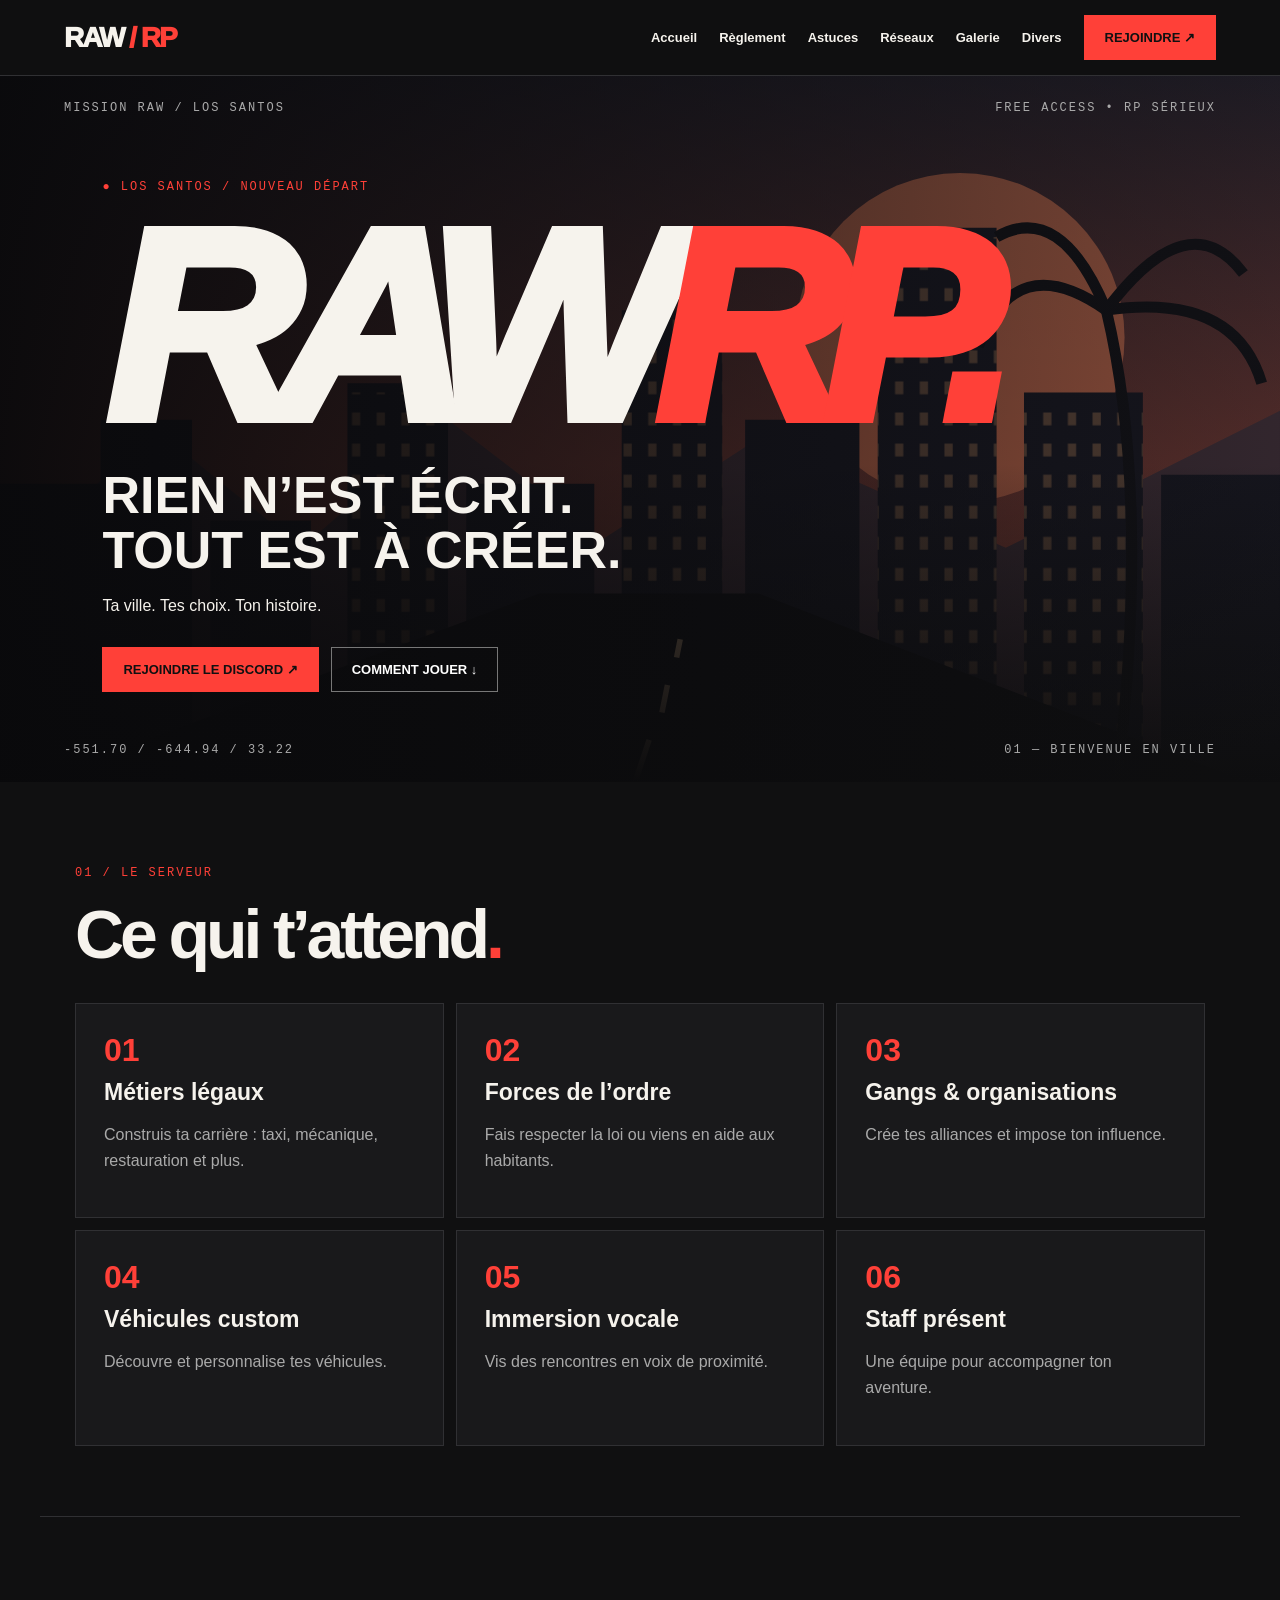
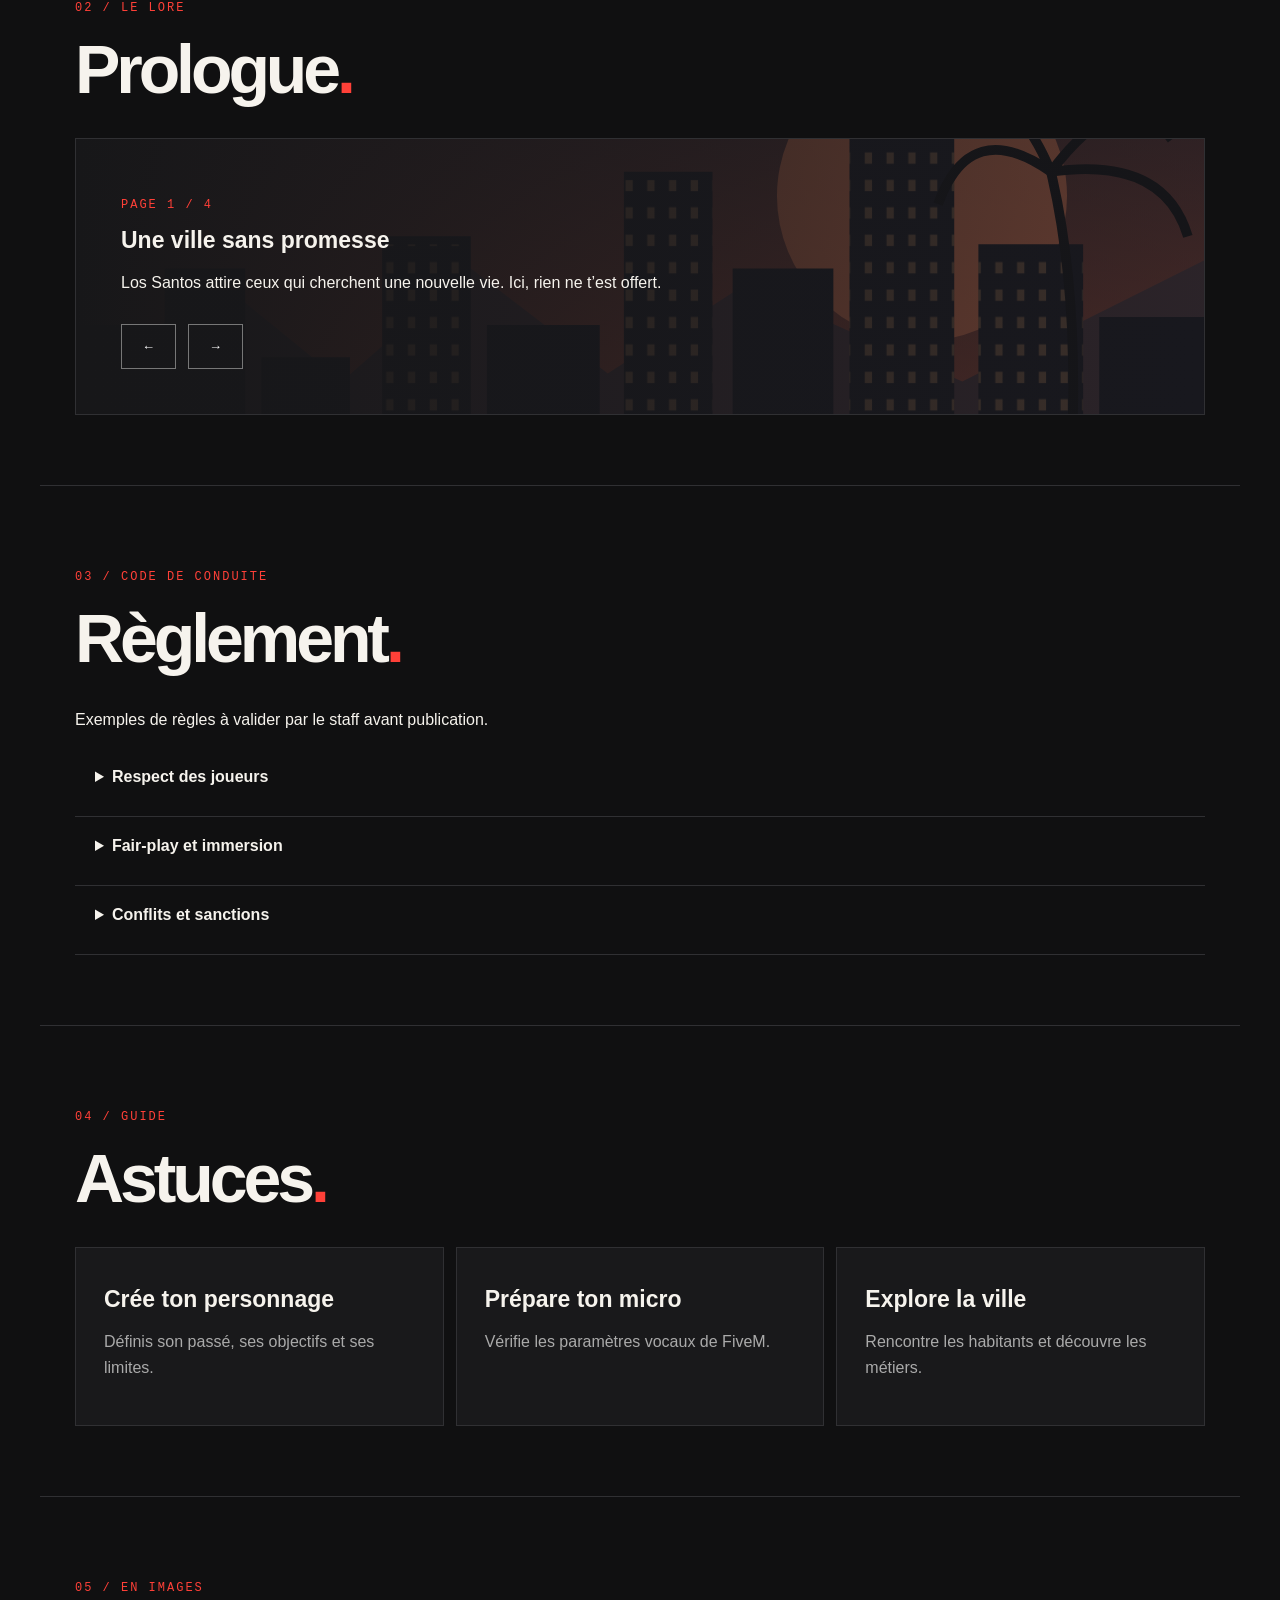
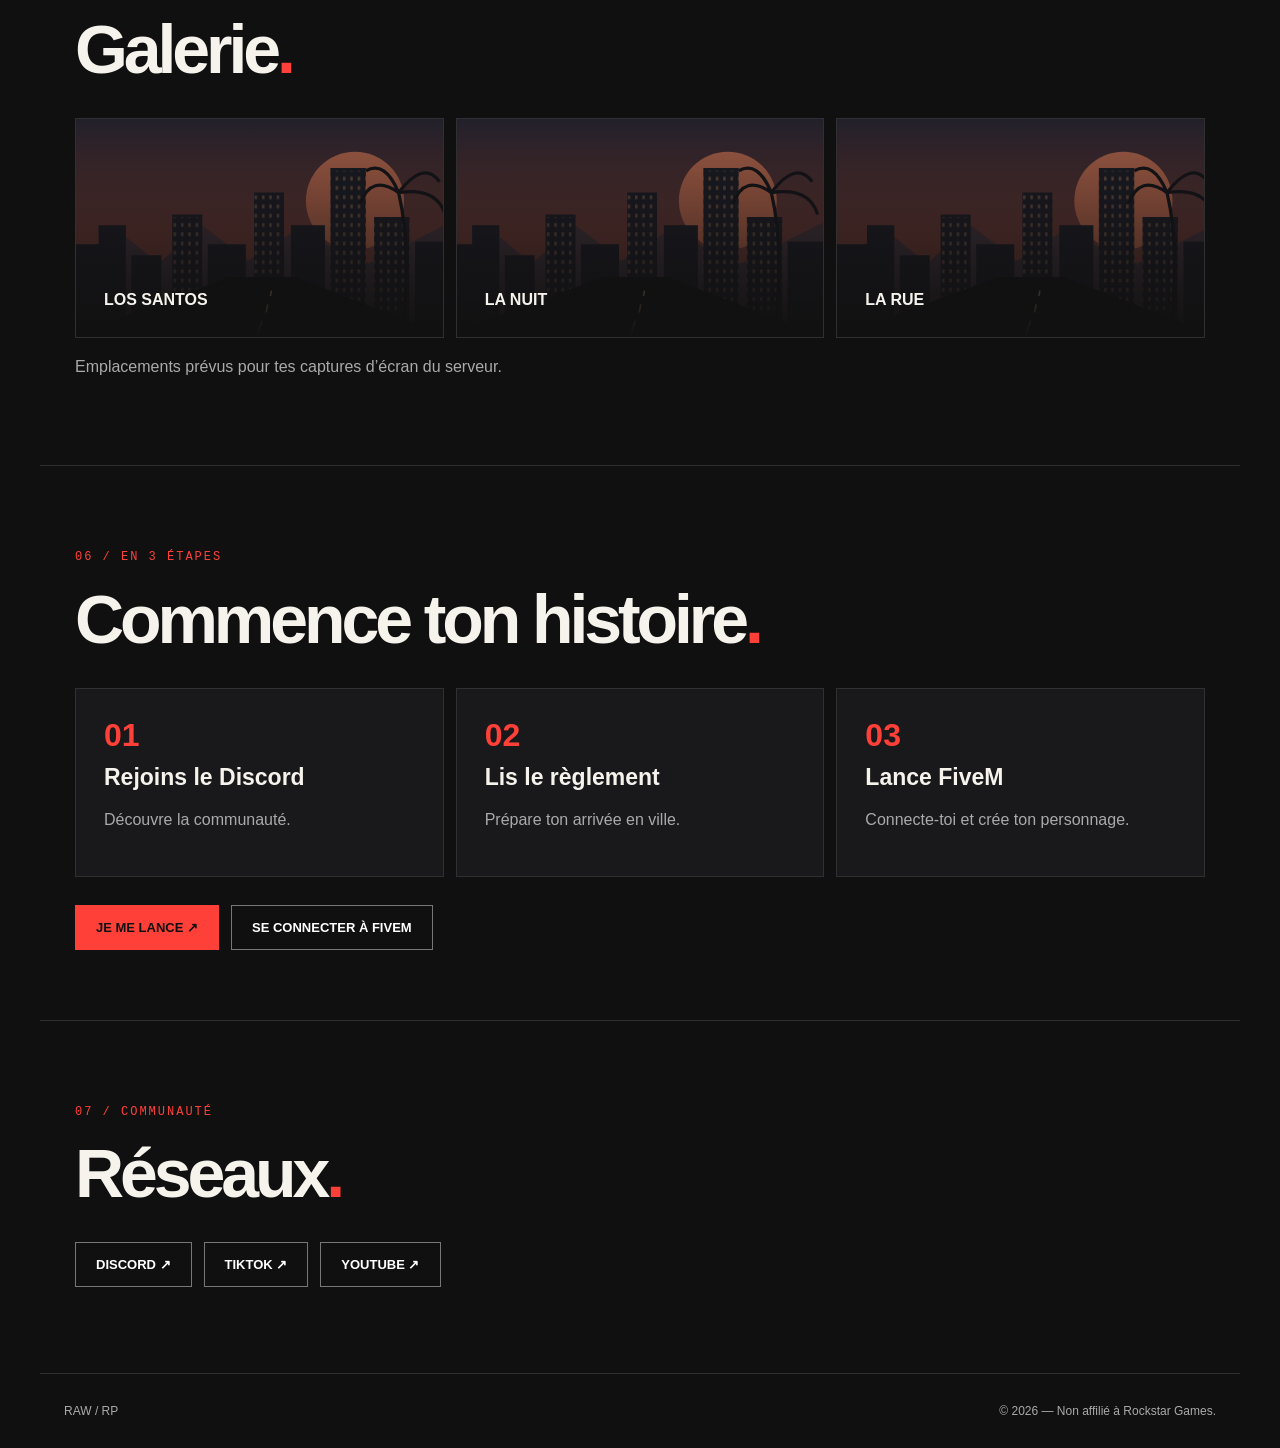
==== index.html @ 064fd118 "Add files via upload" ====
<!doctype html><html lang="fr"><head><meta charset="utf-8"><meta name="viewport" content="width=device-width,initial-scale=1"><title>RAW RP — Los Santos</title><link rel="stylesheet" href="style.css"></head><body><header><a class="brand" href="#accueil">RAW<span> / RP</span></a><button id="menu" aria-label="Menu">☰</button><nav id="nav"><a href="#accueil">Accueil</a><a href="#reglement">Règlement</a><a href="#astuces">Astuces</a><a href="#reseaux">Réseaux</a><a href="#galerie">Galerie</a><a href="#divers">Divers</a><a class="cta" href="#rejoindre">Rejoindre ↗</a></nav></header><main><section class="hero" id="accueil"><div class="hud">MISSION RAW / LOS SANTOS <span>FREE ACCESS • RP SÉRIEUX</span></div><div class="heroContent"><p class="eyebrow">● LOS SANTOS / NOUVEAU DÉPART</p><h1>RAW<span>RP.</span></h1><p class="tag">RIEN N’EST ÉCRIT.<br>TOUT EST À CRÉER.</p><p>Ta ville. Tes choix. Ton histoire.</p><div class="actions"><a class="cta discord" href="#reseaux">Rejoindre le Discord ↗</a><a class="outline" href="#rejoindre">Comment jouer ↓</a></div></div><div class="bottomhud">-551.70 / -644.94 / 33.22 <span>01 — BIENVENUE EN VILLE</span></div></section><section id="divers" class="wrap"><p class="eyebrow">01 / LE SERVEUR</p><h2>Ce qui t’attend<span>.</span></h2><div class="cards" id="features"></div></section><section class="wrap lore"><p class="eyebrow">02 / LE LORE</p><h2>Prologue<span>.</span></h2><div class="lorebox"><p class="eyebrow" id="page"></p><h3 id="loretitle"></h3><p id="loretext"></p><div class="actions"><button id="prev" class="outline">←</button><button id="next" class="outline">→</button></div></div></section><section id="reglement" class="wrap"><p class="eyebrow">03 / CODE DE CONDUITE</p><h2>Règlement<span>.</span></h2><p>Exemples de règles à valider par le staff avant publication.</p><details><summary>Respect des joueurs</summary>Respecte les autres joueurs. Aucun harcèlement ni discrimination.</details><details><summary>Fair-play et immersion</summary>Pas de metagaming, powergaming ou RDM. Reste dans ton personnage.</details><details><summary>Conflits et sanctions</summary>Contacte le staff en cas de litige et respecte ses décisions.</details></section><section id="astuces" class="wrap"><p class="eyebrow">04 / GUIDE</p><h2>Astuces<span>.</span></h2><div class="cards"><article><h3>Crée ton personnage</h3><p>Définis son passé, ses objectifs et ses limites.</p></article><article><h3>Prépare ton micro</h3><p>Vérifie les paramètres vocaux de FiveM.</p></article><article><h3>Explore la ville</h3><p>Rencontre les habitants et découvre les métiers.</p></article></div></section><section id="galerie" class="wrap"><p class="eyebrow">05 / EN IMAGES</p><h2>Galerie<span>.</span></h2><div class="cards gallery"><article>LOS SANTOS</article><article>LA NUIT</article><article>LA RUE</article></div><p class="muted">Emplacements prévus pour tes captures d’écran du serveur.</p></section><section id="rejoindre" class="wrap"><p class="eyebrow">06 / EN 3 ÉTAPES</p><h2>Commence ton histoire<span>.</span></h2><div class="cards"><article><b>01</b><h3>Rejoins le Discord</h3><p>Découvre la communauté.</p></article><article><b>02</b><h3>Lis le règlement</h3><p>Prépare ton arrivée en ville.</p></article><article><b>03</b><h3>Lance FiveM</h3><p>Connecte-toi et crée ton personnage.</p></article></div><div class="actions"><a class="cta discord" href="#reseaux">Je me lance ↗</a><button class="outline" id="connect">Se connecter à FiveM</button></div></section><section id="reseaux" class="wrap"><p class="eyebrow">07 / COMMUNAUTÉ</p><h2>Réseaux<span>.</span></h2><div class="actions"><a class="outline discord" href="#reseaux">Discord ↗</a><a class="outline social" data-key="tiktok" href="#reseaux">TikTok ↗</a><a class="outline social" data-key="youtube" href="#reseaux">YouTube ↗</a></div><p id="notice" role="status"></p></section></main><footer>RAW / RP <span>© 2026 — Non affilié à Rockstar Games.</span></footer><script src="config.js"></script><script src="script.js"></script></body></html>
---- style.css ----
:root{--red:#ff4038;--bg:#101011;--line:#303033}*{box-sizing:border-box}html{scroll-behavior:smooth;scroll-padding-top:90px}body{margin:0;background:var(--bg);color:#f6f3ed;font-family:Arial,Helvetica,sans-serif}a{color:inherit;text-decoration:none}header{position:sticky;top:0;z-index:5;background:#101011f5;border-bottom:1px solid var(--line);display:flex;align-items:center;justify-content:space-between;padding:15px 5%;gap:20px}.brand{font-size:28px;font-weight:1000;letter-spacing:-2px}.brand span,h2 span,h1 span,b{color:var(--red)}nav{display:flex;align-items:center;gap:22px;font-size:13px;font-weight:bold}nav a:hover{color:var(--red)}button{cursor:pointer;font:inherit}#menu{display:none}.cta,.outline{display:inline-block;padding:14px 20px;font-weight:800;font-size:13px;border:1px solid var(--red);background:var(--red);color:#101011;text-transform:uppercase}.outline{background:transparent;color:#fff;border-color:#777}.cta:hover,.outline:hover{background:#fff;color:#111}.hero{min-height:690px;position:relative;display:flex;align-items:center;padding:90px 8%;overflow:hidden;background:linear-gradient(90deg,#09090bf5 0%,#09090b80 65%,#09090b40),linear-gradient(0deg,#101011,transparent 45%),url('city.svg') center/cover}.heroContent{position:relative;z-index:1;animation:enter .7s ease}.eyebrow,.hud,.bottomhud{font-family:monospace;letter-spacing:2px;font-size:12px;color:var(--red)}.hud,.bottomhud{position:absolute;left:5%;right:5%;display:flex;justify-content:space-between;color:#aaa}.hud{top:25px}.bottomhud{bottom:25px}h1{font-size:clamp(100px,22vw,270px);line-height:.8;letter-spacing:-.10em;margin:25px 0;font-weight:1000;font-style:italic}h1 span{padding-right:.1em}.tag{font-size:clamp(25px,5vw,52px);font-weight:900;line-height:1.05;margin:30px 0 12px}.actions{display:flex;gap:12px;flex-wrap:wrap;margin-top:28px}.wrap{max-width:1200px;margin:auto;padding:70px 35px;border-bottom:1px solid var(--line)}h2{font-size:clamp(35px,6vw,68px);margin:12px 0 30px;letter-spacing:-.06em}h3{font-size:23px;margin:10px 0}p{line-height:1.6}.cards{display:grid;grid-template-columns:repeat(3,1fr);gap:12px}article{background:#19191b;border:1px solid var(--line);padding:28px;min-height:155px;transition:.2s}article:hover{border-color:var(--red);transform:translateY(-3px)}article p,.muted{color:#aaa}article b{font-size:32px}.lorebox{padding:45px;background:linear-gradient(90deg,#171719, #17171980),url('city.svg') center/cover;border:1px solid var(--line)}.lorebox p{max-width:650px}details{padding:20px;border-bottom:1px solid var(--line)}summary{cursor:pointer;font-weight:bold;margin-bottom:10px}.gallery article{min-height:220px;background:linear-gradient(0deg,#111,transparent),url('city.svg') center/cover;display:flex;align-items:end;font-weight:900}.gallery article:nth-child(2){background-position:right}.gallery article:nth-child(3){background-position:left}footer{padding:30px 5%;display:flex;justify-content:space-between;color:#aaa;font-size:12px}#notice{color:var(--red)}@keyframes enter{from{opacity:0;transform:translateY(20px)}to{opacity:1;transform:none}}@media(max-width:800px){#menu{display:block;background:none;color:white;border:1px solid #555;padding:8px 12px}nav{display:none;position:absolute;top:100%;left:0;right:0;background:#151515;padding:20px;flex-direction:column;align-items:stretch}nav.open{display:flex}.cards{grid-template-columns:1fr}.hero{min-height:620px;padding:80px 6%}.hud,.bottomhud{font-size:9px;gap:12px}.wrap{padding:45px 20px}footer{gap:20px}}@media(prefers-reduced-motion:reduce){*{animation:none!important;scroll-behavior:auto!important;transition:none!important}}
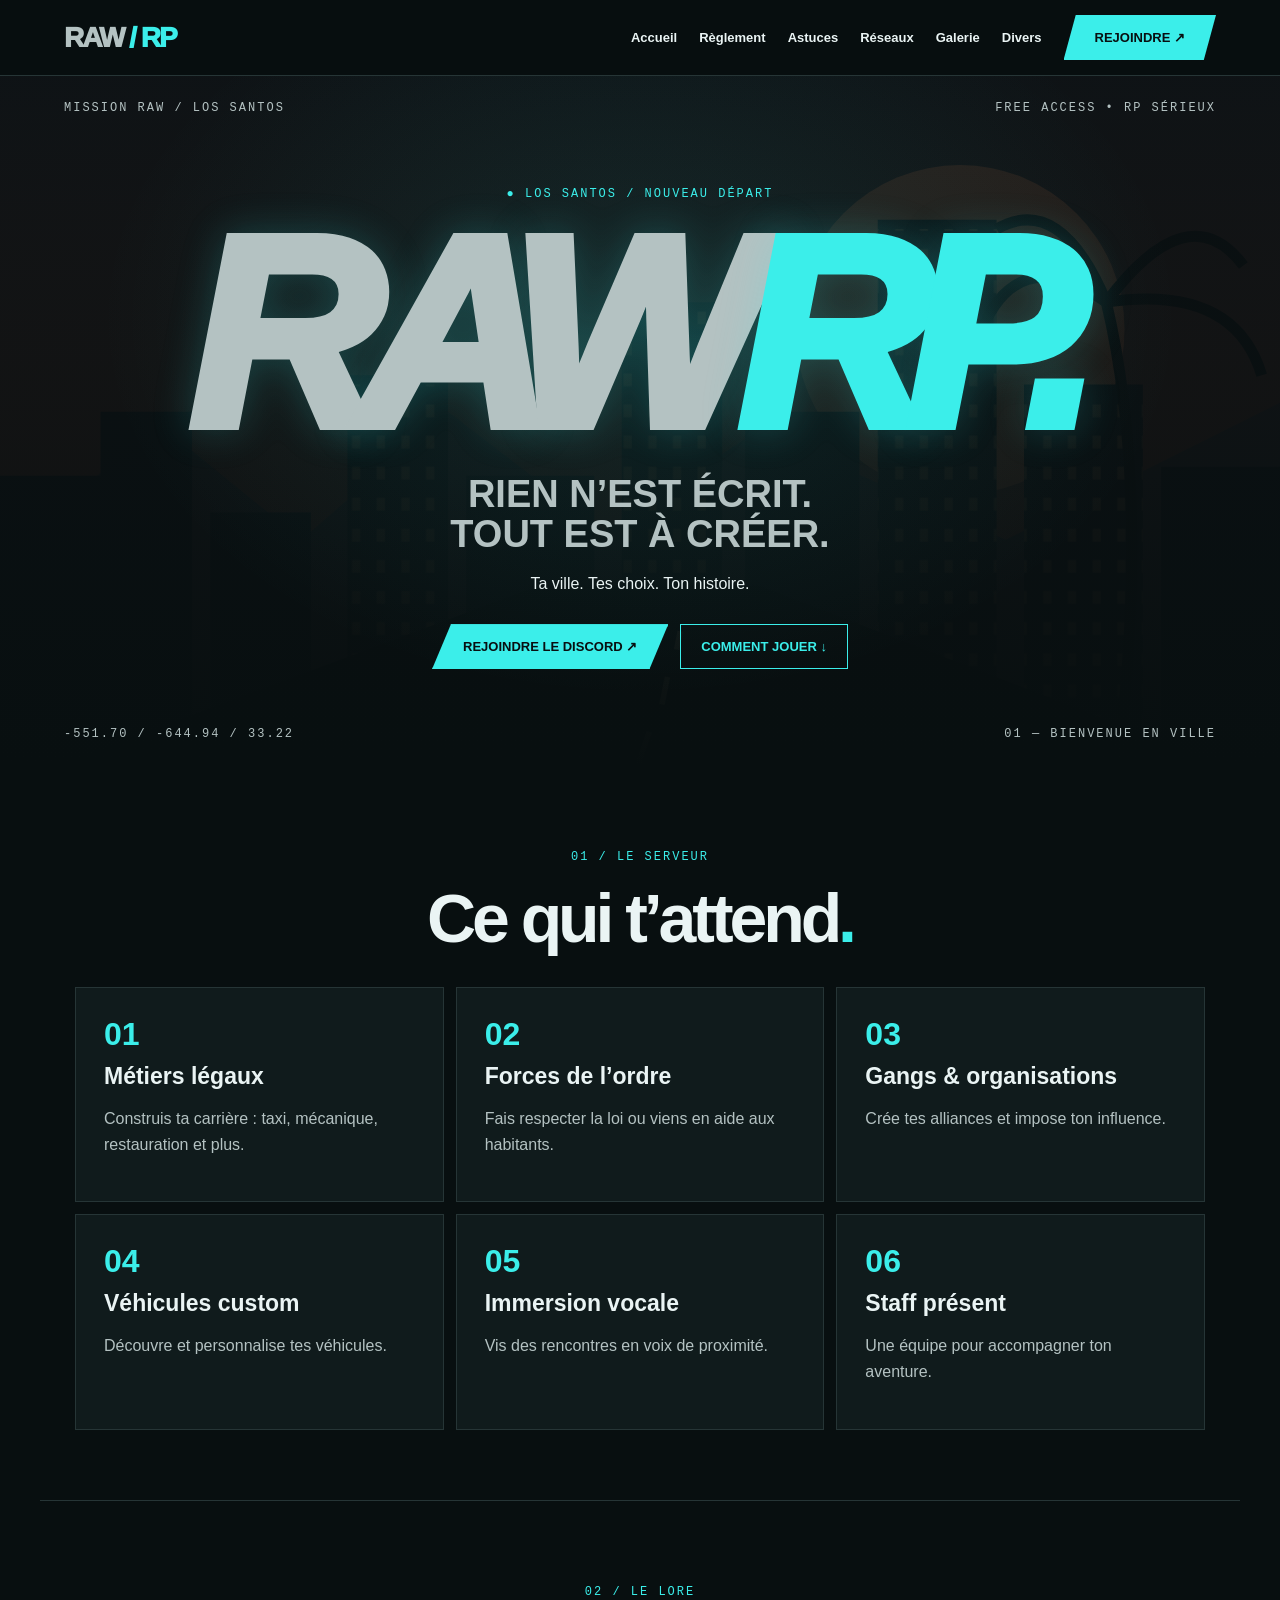
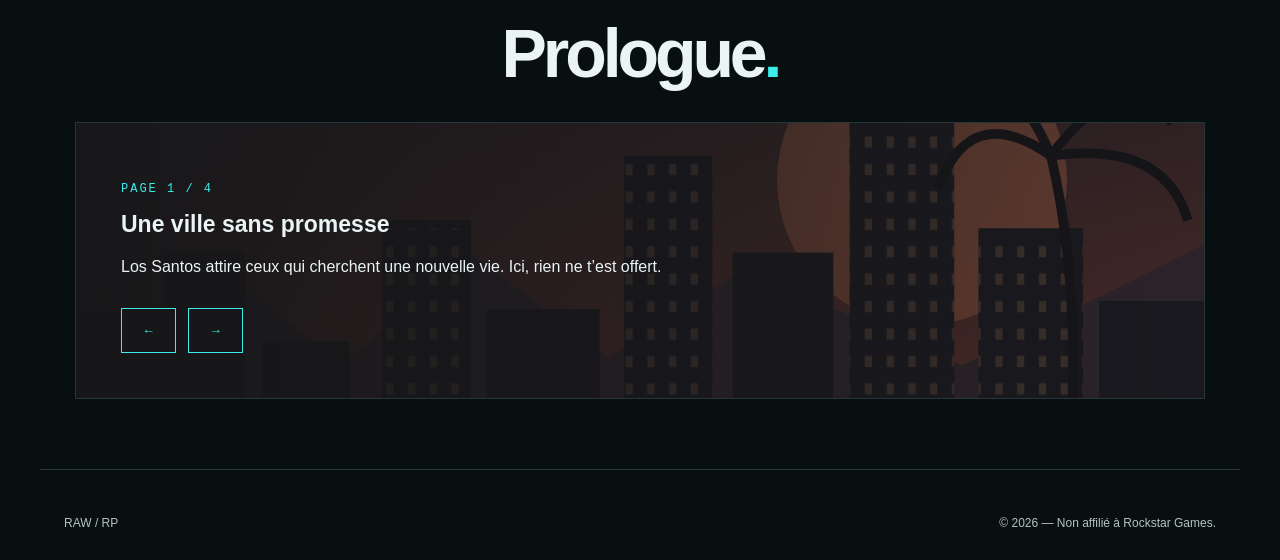
==== commit b96a7c37: "Separate home page from other sections" ====
--- a/index.html
+++ b/index.html
@@ -1 +1 @@
-<!doctype html><html lang="fr"><head><meta charset="utf-8"><meta name="viewport" content="width=device-width,initial-scale=1"><title>RAW RP — Los Santos</title><link rel="stylesheet" href="style.css"></head><body><header><a class="brand" href="#accueil">RAW<span> / RP</span></a><button id="menu" aria-label="Menu">☰</button><nav id="nav"><a href="#accueil">Accueil</a><a href="#reglement">Règlement</a><a href="#astuces">Astuces</a><a href="#reseaux">Réseaux</a><a href="#galerie">Galerie</a><a href="#divers">Divers</a><a class="cta" href="#rejoindre">Rejoindre ↗</a></nav></header><main><section class="hero" id="accueil"><div class="hud">MISSION RAW / LOS SANTOS <span>FREE ACCESS • RP SÉRIEUX</span></div><div class="heroContent"><p class="eyebrow">● LOS SANTOS / NOUVEAU DÉPART</p><h1>RAW<span>RP.</span></h1><p class="tag">RIEN N’EST ÉCRIT.<br>TOUT EST À CRÉER.</p><p>Ta ville. Tes choix. Ton histoire.</p><div class="actions"><a class="cta discord" href="#reseaux">Rejoindre le Discord ↗</a><a class="outline" href="#rejoindre">Comment jouer ↓</a></div></div><div class="bottomhud">-551.70 / -644.94 / 33.22 <span>01 — BIENVENUE EN VILLE</span></div></section><section id="divers" class="wrap"><p class="eyebrow">01 / LE SERVEUR</p><h2>Ce qui t’attend<span>.</span></h2><div class="cards" id="features"></div></section><section class="wrap lore"><p class="eyebrow">02 / LE LORE</p><h2>Prologue<span>.</span></h2><div class="lorebox"><p class="eyebrow" id="page"></p><h3 id="loretitle"></h3><p id="loretext"></p><div class="actions"><button id="prev" class="outline">←</button><button id="next" class="outline">→</button></div></div></section><section id="reglement" class="wrap"><p class="eyebrow">03 / CODE DE CONDUITE</p><h2>Règlement<span>.</span></h2><p>Exemples de règles à valider par le staff avant publication.</p><details><summary>Respect des joueurs</summary>Respecte les autres joueurs. Aucun harcèlement ni discrimination.</details><details><summary>Fair-play et immersion</summary>Pas de metagaming, powergaming ou RDM. Reste dans ton personnage.</details><details><summary>Conflits et sanctions</summary>Contacte le staff en cas de litige et respecte ses décisions.</details></section><section id="astuces" class="wrap"><p class="eyebrow">04 / GUIDE</p><h2>Astuces<span>.</span></h2><div class="cards"><article><h3>Crée ton personnage</h3><p>Définis son passé, ses objectifs et ses limites.</p></article><article><h3>Prépare ton micro</h3><p>Vérifie les paramètres vocaux de FiveM.</p></article><article><h3>Explore la ville</h3><p>Rencontre les habitants et découvre les métiers.</p></article></div></section><section id="galerie" class="wrap"><p class="eyebrow">05 / EN IMAGES</p><h2>Galerie<span>.</span></h2><div class="cards gallery"><article>LOS SANTOS</article><article>LA NUIT</article><article>LA RUE</article></div><p class="muted">Emplacements prévus pour tes captures d’écran du serveur.</p></section><section id="rejoindre" class="wrap"><p class="eyebrow">06 / EN 3 ÉTAPES</p><h2>Commence ton histoire<span>.</span></h2><div class="cards"><article><b>01</b><h3>Rejoins le Discord</h3><p>Découvre la communauté.</p></article><article><b>02</b><h3>Lis le règlement</h3><p>Prépare ton arrivée en ville.</p></article><article><b>03</b><h3>Lance FiveM</h3><p>Connecte-toi et crée ton personnage.</p></article></div><div class="actions"><a class="cta discord" href="#reseaux">Je me lance ↗</a><button class="outline" id="connect">Se connecter à FiveM</button></div></section><section id="reseaux" class="wrap"><p class="eyebrow">07 / COMMUNAUTÉ</p><h2>Réseaux<span>.</span></h2><div class="actions"><a class="outline discord" href="#reseaux">Discord ↗</a><a class="outline social" data-key="tiktok" href="#reseaux">TikTok ↗</a><a class="outline social" data-key="youtube" href="#reseaux">YouTube ↗</a></div><p id="notice" role="status"></p></section></main><footer>RAW / RP <span>© 2026 — Non affilié à Rockstar Games.</span></footer><script src="config.js"></script><script src="script.js"></script></body></html>
+<!doctype html><html lang="fr"><head><meta charset="utf-8"><meta name="viewport" content="width=device-width,initial-scale=1"><title>Accueil — RAW RP</title><link rel="stylesheet" href="style.css"></head><body><header><a class="brand" href="index.html">RAW<span> / RP</span></a><button id="menu" aria-label="Menu">☰</button><nav id="nav"><a href="index.html" aria-current="page">Accueil</a><a href="reglement.html">Règlement</a><a href="astuces.html">Astuces</a><a href="reseaux.html">Réseaux</a><a href="galerie.html">Galerie</a><a href="divers.html">Divers</a><a class="cta" href="rejoindre.html">Rejoindre ↗</a></nav></header><main class="home-page"><section class="hero" id="accueil"><div class="hud">MISSION RAW / LOS SANTOS <span>FREE ACCESS • RP SÉRIEUX</span></div><div class="heroContent"><p class="eyebrow">● LOS SANTOS / NOUVEAU DÉPART</p><h1>RAW<span>RP.</span></h1><p class="tag">RIEN N’EST ÉCRIT.<br>TOUT EST À CRÉER.</p><p>Ta ville. Tes choix. Ton histoire.</p><div class="actions"><a class="cta discord" href="reseaux.html">Rejoindre le Discord ↗</a><a class="outline" href="rejoindre.html">Comment jouer ↓</a></div></div><div class="bottomhud">-551.70 / -644.94 / 33.22 <span>01 — BIENVENUE EN VILLE</span></div></section><section id="divers" class="wrap"><p class="eyebrow">01 / LE SERVEUR</p><h2>Ce qui t’attend<span>.</span></h2><div class="cards" id="features"></div></section><section class="wrap lore"><p class="eyebrow">02 / LE LORE</p><h2>Prologue<span>.</span></h2><div class="lorebox"><p class="eyebrow" id="page"></p><h3 id="loretitle"></h3><p id="loretext"></p><div class="actions"><button id="prev" class="outline">←</button><button id="next" class="outline">→</button></div></div></section><p id="notice" role="status" class="page-notice"></p></main><footer>RAW / RP <span>© 2026 — Non affilié à Rockstar Games.</span></footer><script src="config.js"></script><script src="script.js"></script></body></html>
--- a/style.css
+++ b/style.css
@@ -1 +1,3 @@
-:root{--red:#ff4038;--bg:#101011;--line:#303033}*{box-sizing:border-box}html{scroll-behavior:smooth;scroll-padding-top:90px}body{margin:0;background:var(--bg);color:#f6f3ed;font-family:Arial,Helvetica,sans-serif}a{color:inherit;text-decoration:none}header{position:sticky;top:0;z-index:5;background:#101011f5;border-bottom:1px solid var(--line);display:flex;align-items:center;justify-content:space-between;padding:15px 5%;gap:20px}.brand{font-size:28px;font-weight:1000;letter-spacing:-2px}.brand span,h2 span,h1 span,b{color:var(--red)}nav{display:flex;align-items:center;gap:22px;font-size:13px;font-weight:bold}nav a:hover{color:var(--red)}button{cursor:pointer;font:inherit}#menu{display:none}.cta,.outline{display:inline-block;padding:14px 20px;font-weight:800;font-size:13px;border:1px solid var(--red);background:var(--red);color:#101011;text-transform:uppercase}.outline{background:transparent;color:#fff;border-color:#777}.cta:hover,.outline:hover{background:#fff;color:#111}.hero{min-height:690px;position:relative;display:flex;align-items:center;padding:90px 8%;overflow:hidden;background:linear-gradient(90deg,#09090bf5 0%,#09090b80 65%,#09090b40),linear-gradient(0deg,#101011,transparent 45%),url('city.svg') center/cover}.heroContent{position:relative;z-index:1;animation:enter .7s ease}.eyebrow,.hud,.bottomhud{font-family:monospace;letter-spacing:2px;font-size:12px;color:var(--red)}.hud,.bottomhud{position:absolute;left:5%;right:5%;display:flex;justify-content:space-between;color:#aaa}.hud{top:25px}.bottomhud{bottom:25px}h1{font-size:clamp(100px,22vw,270px);line-height:.8;letter-spacing:-.10em;margin:25px 0;font-weight:1000;font-style:italic}h1 span{padding-right:.1em}.tag{font-size:clamp(25px,5vw,52px);font-weight:900;line-height:1.05;margin:30px 0 12px}.actions{display:flex;gap:12px;flex-wrap:wrap;margin-top:28px}.wrap{max-width:1200px;margin:auto;padding:70px 35px;border-bottom:1px solid var(--line)}h2{font-size:clamp(35px,6vw,68px);margin:12px 0 30px;letter-spacing:-.06em}h3{font-size:23px;margin:10px 0}p{line-height:1.6}.cards{display:grid;grid-template-columns:repeat(3,1fr);gap:12px}article{background:#19191b;border:1px solid var(--line);padding:28px;min-height:155px;transition:.2s}article:hover{border-color:var(--red);transform:translateY(-3px)}article p,.muted{color:#aaa}article b{font-size:32px}.lorebox{padding:45px;background:linear-gradient(90deg,#171719, #17171980),url('city.svg') center/cover;border:1px solid var(--line)}.lorebox p{max-width:650px}details{padding:20px;border-bottom:1px solid var(--line)}summary{cursor:pointer;font-weight:bold;margin-bottom:10px}.gallery article{min-height:220px;background:linear-gradient(0deg,#111,transparent),url('city.svg') center/cover;display:flex;align-items:end;font-weight:900}.gallery article:nth-child(2){background-position:right}.gallery article:nth-child(3){background-position:left}footer{padding:30px 5%;display:flex;justify-content:space-between;color:#aaa;font-size:12px}#notice{color:var(--red)}@keyframes enter{from{opacity:0;transform:translateY(20px)}to{opacity:1;transform:none}}@media(max-width:800px){#menu{display:block;background:none;color:white;border:1px solid #555;padding:8px 12px}nav{display:none;position:absolute;top:100%;left:0;right:0;background:#151515;padding:20px;flex-direction:column;align-items:stretch}nav.open{display:flex}.cards{grid-template-columns:1fr}.hero{min-height:620px;padding:80px 6%}.hud,.bottomhud{font-size:9px;gap:12px}.wrap{padding:45px 20px}footer{gap:20px}}@media(prefers-reduced-motion:reduce){*{animation:none!important;scroll-behavior:auto!important;transition:none!important}}
+:root{--primary:#3beeea;--secondary:#b4c2c2;--bg:#080f10;--line:#263536}*{box-sizing:border-box}html{scroll-behavior:smooth;scroll-padding-top:90px}body{margin:0;background:var(--bg);color:#eaf4f4;font-family:Arial,Helvetica,sans-serif}a{color:inherit;text-decoration:none}header{position:sticky;top:0;z-index:5;background:#080f10f5;border-bottom:1px solid var(--line);display:flex;align-items:center;justify-content:space-between;padding:15px 5%;gap:20px}.brand{font-size:28px;font-weight:1000;letter-spacing:-2px}.brand span,h2 span,h1 span,b{color:var(--primary)}nav{display:flex;align-items:center;gap:22px;font-size:13px;font-weight:bold}nav a:hover{color:var(--primary)}button{cursor:pointer;font:inherit}#menu{display:none}.cta,.outline{display:inline-block;padding:14px 20px;font-weight:800;font-size:13px;border:1px solid var(--primary);background:var(--primary);color:#080f10;text-transform:uppercase}.outline{background:transparent;color:#fff;border-color:#777}.cta:hover,.outline:hover{background:#fff;color:#111}.hero{min-height:690px;position:relative;display:flex;align-items:center;padding:90px 8%;overflow:hidden;background:linear-gradient(90deg,#09090bf5 0%,#09090b80 65%,#09090b40),linear-gradient(0deg,#080f10,transparent 45%),url('city.svg') center/cover}.heroContent{position:relative;z-index:1;animation:enter .7s ease}.eyebrow,.hud,.bottomhud{font-family:monospace;letter-spacing:2px;font-size:12px;color:var(--primary)}.hud,.bottomhud{position:absolute;left:5%;right:5%;display:flex;justify-content:space-between;color:var(--secondary)}.hud{top:25px}.bottomhud{bottom:25px}h1{font-size:clamp(100px,22vw,270px);line-height:.8;letter-spacing:-.10em;margin:25px 0;font-weight:1000;font-style:italic}h1 span{padding-right:.1em}.tag{font-size:clamp(25px,5vw,52px);font-weight:900;line-height:1.05;margin:30px 0 12px}.actions{display:flex;gap:12px;flex-wrap:wrap;margin-top:28px}.wrap{max-width:1200px;margin:auto;padding:70px 35px;border-bottom:1px solid var(--line)}h2{font-size:clamp(35px,6vw,68px);margin:12px 0 30px;letter-spacing:-.06em}h3{font-size:23px;margin:10px 0}p{line-height:1.6}.cards{display:grid;grid-template-columns:repeat(3,1fr);gap:12px}article{background:#101b1c;border:1px solid var(--line);padding:28px;min-height:155px;transition:.2s}article:hover{border-color:var(--primary);transform:translateY(-3px)}article p,.muted{color:var(--secondary)}article b{font-size:32px}.lorebox{padding:45px;background:linear-gradient(90deg,#171719, #17171980),url('city.svg') center/cover;border:1px solid var(--line)}.lorebox p{max-width:650px}details{padding:20px;border-bottom:1px solid var(--line)}summary{cursor:pointer;font-weight:bold;margin-bottom:10px}.gallery article{min-height:220px;background:linear-gradient(0deg,#111,transparent),url('city.svg') center/cover;display:flex;align-items:end;font-weight:900}.gallery article:nth-child(2){background-position:right}.gallery article:nth-child(3){background-position:left}footer{padding:30px 5%;display:flex;justify-content:space-between;color:var(--secondary);font-size:12px}#notice{color:var(--primary)}@keyframes enter{from{opacity:0;transform:translateY(20px)}to{opacity:1;transform:none}}@media(max-width:800px){#menu{display:block;background:none;color:white;border:1px solid #555;padding:8px 12px}nav{display:none;position:absolute;top:100%;left:0;right:0;background:#151515;padding:20px;flex-direction:column;align-items:stretch}nav.open{display:flex}.cards{grid-template-columns:1fr}.hero{min-height:620px;padding:80px 6%}.hud,.bottomhud{font-size:9px;gap:12px}.wrap{padding:45px 20px}footer{gap:20px}}@media(prefers-reduced-motion:reduce){*{animation:none!important;scroll-behavior:auto!important;transition:none!important}}
+
+.hero{justify-content:center;text-align:center;background:radial-gradient(ellipse at 50% 35%,#3beeea19,transparent 60%),linear-gradient(0deg,#080f10,#080f10c9),url('city.svg') center/cover}.heroContent .actions{justify-content:center}.hero h1{color:var(--secondary);text-shadow:0 0 40px #3beeea35}.hero .tag{font-size:clamp(22px,3vw,38px);color:var(--secondary)}.cta{clip-path:polygon(8% 0,100% 0,92% 100%,0 100%);padding-inline:30px}.outline{border-color:var(--primary);color:var(--primary)}.wrap>h2,.wrap>.eyebrow{text-align:center}.brand{color:var(--secondary)}.cta:hover,.outline:hover{background:var(--secondary);color:var(--bg)}
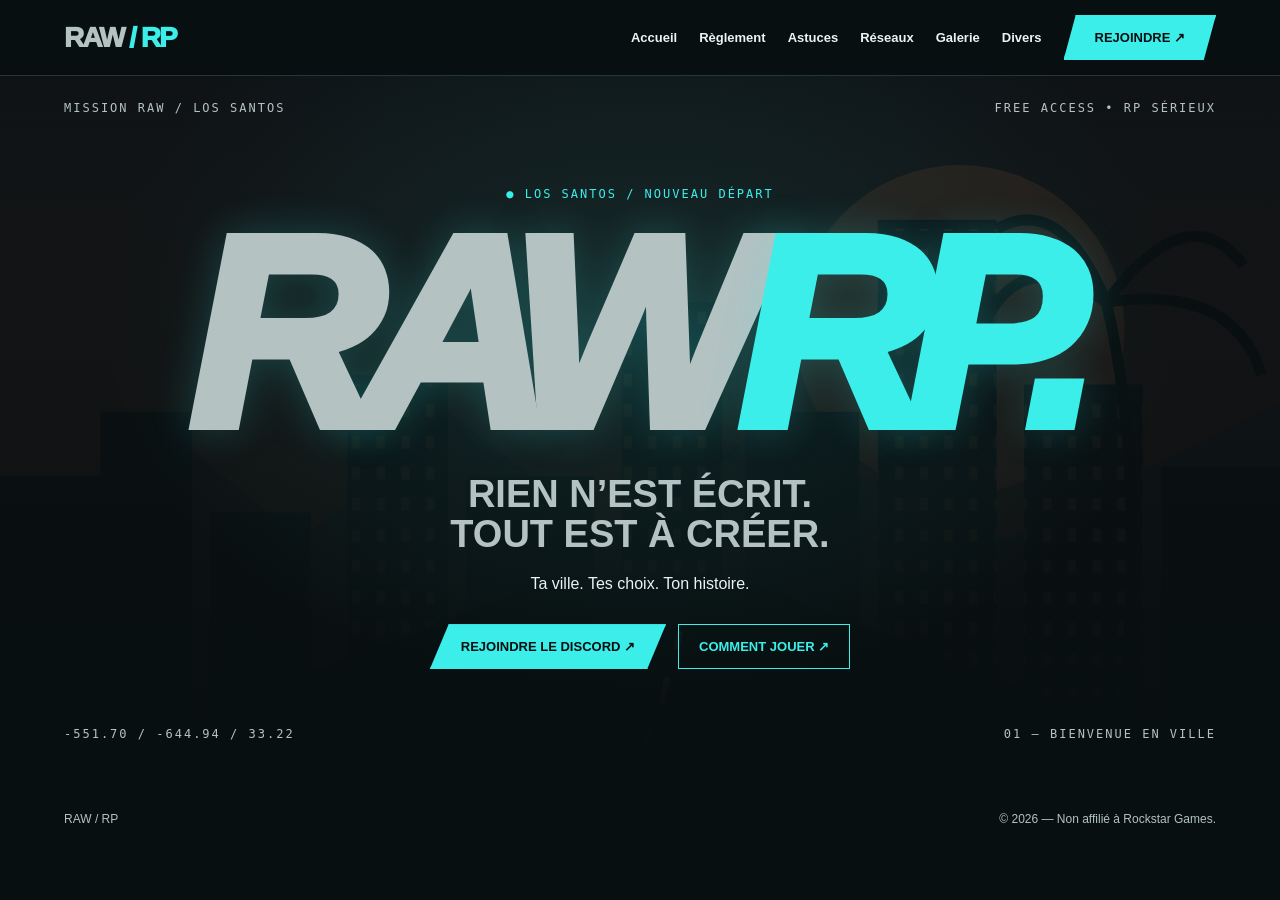
==== commit 0eda53ff: "Remove all secondary blocks from home" ====
--- a/index.html
+++ b/index.html
@@ -1 +1 @@
-<!doctype html><html lang="fr"><head><meta charset="utf-8"><meta name="viewport" content="width=device-width,initial-scale=1"><title>Accueil — RAW RP</title><link rel="stylesheet" href="style.css"></head><body><header><a class="brand" href="index.html">RAW<span> / RP</span></a><button id="menu" aria-label="Menu">☰</button><nav id="nav"><a href="index.html" aria-current="page">Accueil</a><a href="reglement.html">Règlement</a><a href="astuces.html">Astuces</a><a href="reseaux.html">Réseaux</a><a href="galerie.html">Galerie</a><a href="divers.html">Divers</a><a class="cta" href="rejoindre.html">Rejoindre ↗</a></nav></header><main class="home-page"><section class="hero" id="accueil"><div class="hud">MISSION RAW / LOS SANTOS <span>FREE ACCESS • RP SÉRIEUX</span></div><div class="heroContent"><p class="eyebrow">● LOS SANTOS / NOUVEAU DÉPART</p><h1>RAW<span>RP.</span></h1><p class="tag">RIEN N’EST ÉCRIT.<br>TOUT EST À CRÉER.</p><p>Ta ville. Tes choix. Ton histoire.</p><div class="actions"><a class="cta discord" href="reseaux.html">Rejoindre le Discord ↗</a><a class="outline" href="rejoindre.html">Comment jouer ↓</a></div></div><div class="bottomhud">-551.70 / -644.94 / 33.22 <span>01 — BIENVENUE EN VILLE</span></div></section><section id="divers" class="wrap"><p class="eyebrow">01 / LE SERVEUR</p><h2>Ce qui t’attend<span>.</span></h2><div class="cards" id="features"></div></section><section class="wrap lore"><p class="eyebrow">02 / LE LORE</p><h2>Prologue<span>.</span></h2><div class="lorebox"><p class="eyebrow" id="page"></p><h3 id="loretitle"></h3><p id="loretext"></p><div class="actions"><button id="prev" class="outline">←</button><button id="next" class="outline">→</button></div></div></section><p id="notice" role="status" class="page-notice"></p></main><footer>RAW / RP <span>© 2026 — Non affilié à Rockstar Games.</span></footer><script src="config.js"></script><script src="script.js"></script></body></html>
+<!doctype html><html lang="fr"><head><meta charset="utf-8"><meta name="viewport" content="width=device-width,initial-scale=1"><title>Accueil — RAW RP</title><link rel="stylesheet" href="style.css"></head><body><header><a class="brand" href="index.html">RAW<span> / RP</span></a><button id="menu" aria-label="Menu">☰</button><nav id="nav"><a href="index.html" aria-current="page">Accueil</a><a href="reglement.html">Règlement</a><a href="astuces.html">Astuces</a><a href="reseaux.html">Réseaux</a><a href="galerie.html">Galerie</a><a href="divers.html">Divers</a><a class="cta" href="rejoindre.html">Rejoindre ↗</a></nav></header><main class="home-page"><section class="hero" id="accueil"><div class="hud">MISSION RAW / LOS SANTOS <span>FREE ACCESS • RP SÉRIEUX</span></div><div class="heroContent"><p class="eyebrow">● LOS SANTOS / NOUVEAU DÉPART</p><h1>RAW<span>RP.</span></h1><p class="tag">RIEN N’EST ÉCRIT.<br>TOUT EST À CRÉER.</p><p>Ta ville. Tes choix. Ton histoire.</p><div class="actions"><a class="cta discord" href="reseaux.html">Rejoindre le Discord ↗</a><a class="outline" href="rejoindre.html">Comment jouer ↗</a></div></div><div class="bottomhud">-551.70 / -644.94 / 33.22 <span>01 — BIENVENUE EN VILLE</span></div></section><p id="notice" role="status" class="page-notice"></p></main><footer>RAW / RP <span>© 2026 — Non affilié à Rockstar Games.</span></footer><script src="config.js"></script><script src="script.js"></script></body></html>
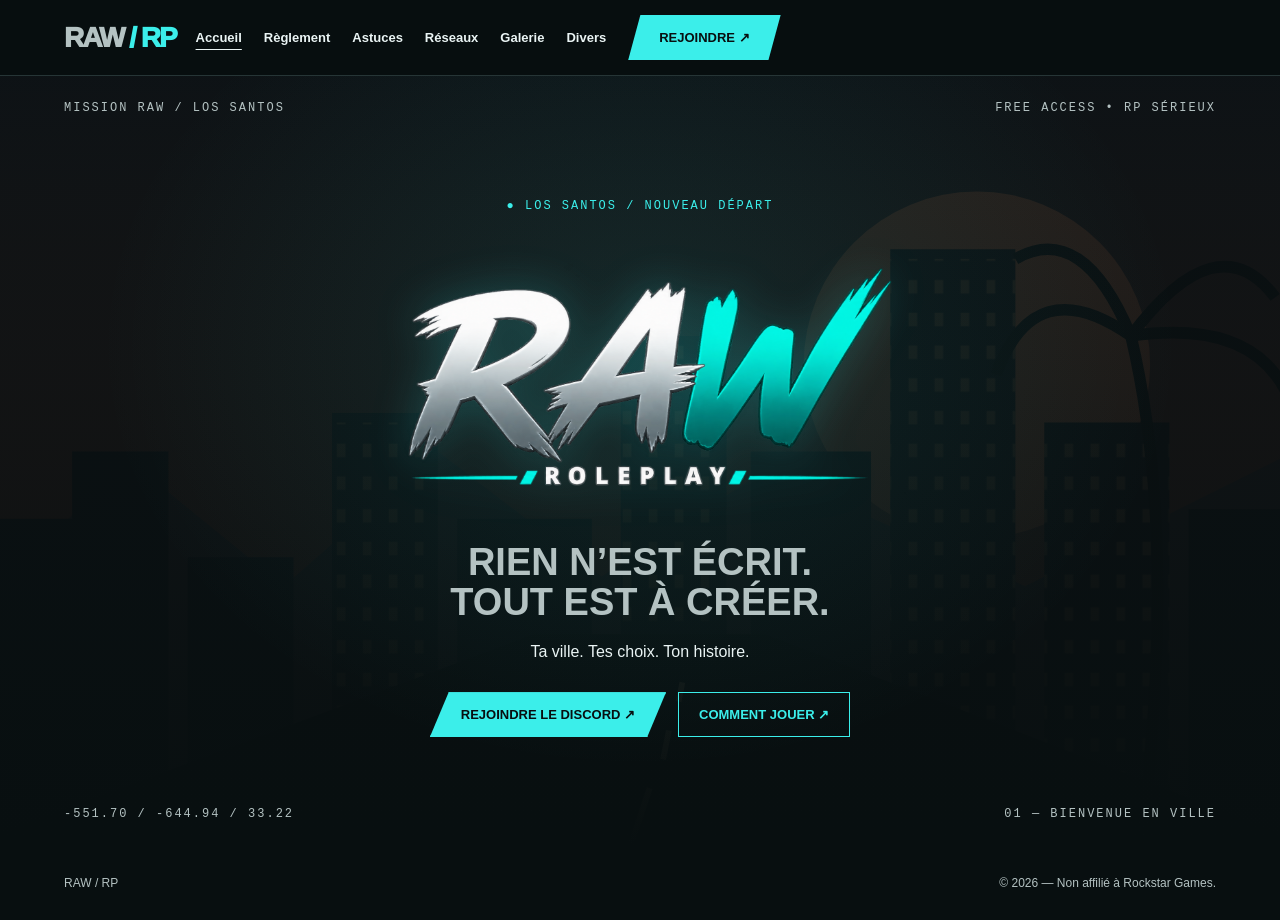
==== commit 8e32771b: "Integrate uploaded RAW Roleplay logo on homepage" ====
--- a/index.html
+++ b/index.html
@@ -1 +1 @@
-<!doctype html><html lang="fr"><head><meta charset="utf-8"><meta name="viewport" content="width=device-width,initial-scale=1"><title>Accueil — RAW RP</title><link rel="stylesheet" href="style.css"></head><body><header><a class="brand" href="index.html">RAW<span> / RP</span></a><button id="menu" aria-label="Menu">☰</button><nav id="nav"><a href="index.html" aria-current="page">Accueil</a><a href="reglement.html">Règlement</a><a href="astuces.html">Astuces</a><a href="reseaux.html">Réseaux</a><a href="galerie.html">Galerie</a><a href="divers.html">Divers</a><a class="cta" href="rejoindre.html">Rejoindre ↗</a></nav></header><main class="home-page"><section class="hero" id="accueil"><div class="hud">MISSION RAW / LOS SANTOS <span>FREE ACCESS • RP SÉRIEUX</span></div><div class="heroContent"><p class="eyebrow">● LOS SANTOS / NOUVEAU DÉPART</p><h1>RAW<span>RP.</span></h1><p class="tag">RIEN N’EST ÉCRIT.<br>TOUT EST À CRÉER.</p><p>Ta ville. Tes choix. Ton histoire.</p><div class="actions"><a class="cta discord" href="reseaux.html">Rejoindre le Discord ↗</a><a class="outline" href="rejoindre.html">Comment jouer ↗</a></div></div><div class="bottomhud">-551.70 / -644.94 / 33.22 <span>01 — BIENVENUE EN VILLE</span></div></section><p id="notice" role="status" class="page-notice"></p></main><footer>RAW / RP <span>© 2026 — Non affilié à Rockstar Games.</span></footer><script src="config.js"></script><script src="script.js"></script></body></html>
+<!doctype html><html lang="fr"><head><meta charset="utf-8"><meta name="viewport" content="width=device-width,initial-scale=1"><title>Accueil — RAW RP</title><link rel="stylesheet" href="style.css"></head><body><header><a class="brand" href="index.html">RAW<span> / RP</span></a><button id="menu" aria-label="Menu">☰</button><nav id="nav"><a href="index.html" aria-current="page">Accueil</a><a href="reglement.html">Règlement</a><a href="astuces.html">Astuces</a><a href="reseaux.html">Réseaux</a><a href="galerie.html">Galerie</a><a href="divers.html">Divers</a><a class="cta" href="rejoindre.html">Rejoindre ↗</a></nav></header><main class="home-page"><section class="hero" id="accueil"><div class="hud">MISSION RAW / LOS SANTOS <span>FREE ACCESS • RP SÉRIEUX</span></div><div class="heroContent"><p class="eyebrow">● LOS SANTOS / NOUVEAU DÉPART</p><h1 class="hero-logo"><img src="Logo%20RAW%20Roleplay%20turquoise%20et%20argent.png" alt="RAW Roleplay" width="900" style="display:block;width:min(680px,85vw);height:auto;margin:0 auto;filter:drop-shadow(0 0 22px #3beeea35)"></h1><p class="tag">RIEN N’EST ÉCRIT.<br>TOUT EST À CRÉER.</p><p>Ta ville. Tes choix. Ton histoire.</p><div class="actions"><a class="cta discord" href="reseaux.html">Rejoindre le Discord ↗</a><a class="outline" href="rejoindre.html">Comment jouer ↗</a></div></div><div class="bottomhud">-551.70 / -644.94 / 33.22 <span>01 — BIENVENUE EN VILLE</span></div></section><p id="notice" role="status" class="page-notice"></p></main><footer>RAW / RP <span>© 2026 — Non affilié à Rockstar Games.</span></footer><script src="config.js"></script><script src="script.js"></script></body></html>
--- a/style.css
+++ b/style.css
@@ -1,3 +1,5 @@
 :root{--primary:#3beeea;--secondary:#b4c2c2;--bg:#080f10;--line:#263536}*{box-sizing:border-box}html{scroll-behavior:smooth;scroll-padding-top:90px}body{margin:0;background:var(--bg);color:#eaf4f4;font-family:Arial,Helvetica,sans-serif}a{color:inherit;text-decoration:none}header{position:sticky;top:0;z-index:5;background:#080f10f5;border-bottom:1px solid var(--line);display:flex;align-items:center;justify-content:space-between;padding:15px 5%;gap:20px}.brand{font-size:28px;font-weight:1000;letter-spacing:-2px}.brand span,h2 span,h1 span,b{color:var(--primary)}nav{display:flex;align-items:center;gap:22px;font-size:13px;font-weight:bold}nav a:hover{color:var(--primary)}button{cursor:pointer;font:inherit}#menu{display:none}.cta,.outline{display:inline-block;padding:14px 20px;font-weight:800;font-size:13px;border:1px solid var(--primary);background:var(--primary);color:#080f10;text-transform:uppercase}.outline{background:transparent;color:#fff;border-color:#777}.cta:hover,.outline:hover{background:#fff;color:#111}.hero{min-height:690px;position:relative;display:flex;align-items:center;padding:90px 8%;overflow:hidden;background:linear-gradient(90deg,#09090bf5 0%,#09090b80 65%,#09090b40),linear-gradient(0deg,#080f10,transparent 45%),url('city.svg') center/cover}.heroContent{position:relative;z-index:1;animation:enter .7s ease}.eyebrow,.hud,.bottomhud{font-family:monospace;letter-spacing:2px;font-size:12px;color:var(--primary)}.hud,.bottomhud{position:absolute;left:5%;right:5%;display:flex;justify-content:space-between;color:var(--secondary)}.hud{top:25px}.bottomhud{bottom:25px}h1{font-size:clamp(100px,22vw,270px);line-height:.8;letter-spacing:-.10em;margin:25px 0;font-weight:1000;font-style:italic}h1 span{padding-right:.1em}.tag{font-size:clamp(25px,5vw,52px);font-weight:900;line-height:1.05;margin:30px 0 12px}.actions{display:flex;gap:12px;flex-wrap:wrap;margin-top:28px}.wrap{max-width:1200px;margin:auto;padding:70px 35px;border-bottom:1px solid var(--line)}h2{font-size:clamp(35px,6vw,68px);margin:12px 0 30px;letter-spacing:-.06em}h3{font-size:23px;margin:10px 0}p{line-height:1.6}.cards{display:grid;grid-template-columns:repeat(3,1fr);gap:12px}article{background:#101b1c;border:1px solid var(--line);padding:28px;min-height:155px;transition:.2s}article:hover{border-color:var(--primary);transform:translateY(-3px)}article p,.muted{color:var(--secondary)}article b{font-size:32px}.lorebox{padding:45px;background:linear-gradient(90deg,#171719, #17171980),url('city.svg') center/cover;border:1px solid var(--line)}.lorebox p{max-width:650px}details{padding:20px;border-bottom:1px solid var(--line)}summary{cursor:pointer;font-weight:bold;margin-bottom:10px}.gallery article{min-height:220px;background:linear-gradient(0deg,#111,transparent),url('city.svg') center/cover;display:flex;align-items:end;font-weight:900}.gallery article:nth-child(2){background-position:right}.gallery article:nth-child(3){background-position:left}footer{padding:30px 5%;display:flex;justify-content:space-between;color:var(--secondary);font-size:12px}#notice{color:var(--primary)}@keyframes enter{from{opacity:0;transform:translateY(20px)}to{opacity:1;transform:none}}@media(max-width:800px){#menu{display:block;background:none;color:white;border:1px solid #555;padding:8px 12px}nav{display:none;position:absolute;top:100%;left:0;right:0;background:#151515;padding:20px;flex-direction:column;align-items:stretch}nav.open{display:flex}.cards{grid-template-columns:1fr}.hero{min-height:620px;padding:80px 6%}.hud,.bottomhud{font-size:9px;gap:12px}.wrap{padding:45px 20px}footer{gap:20px}}@media(prefers-reduced-motion:reduce){*{animation:none!important;scroll-behavior:auto!important;transition:none!important}}
 
 .hero{justify-content:center;text-align:center;background:radial-gradient(ellipse at 50% 35%,#3beeea19,transparent 60%),linear-gradient(0deg,#080f10,#080f10c9),url('city.svg') center/cover}.heroContent .actions{justify-content:center}.hero h1{color:var(--secondary);text-shadow:0 0 40px #3beeea35}.hero .tag{font-size:clamp(22px,3vw,38px);color:var(--secondary)}.cta{clip-path:polygon(8% 0,100% 0,92% 100%,0 100%);padding-inline:30px}.outline{border-color:var(--primary);color:var(--primary)}.wrap>h2,.wrap>.eyebrow{text-align:center}.brand{color:var(--secondary)}.cta:hover,.outline:hover{background:var(--secondary);color:var(--bg)}
+
+body{min-height:100vh;display:flex;flex-direction:column}main{flex:1}.home-page .hero{min-height:calc(100svh - 130px)}header{justify-content:flex-start}nav{margin-right:auto}nav a[aria-current=page]{text-decoration:underline;text-underline-offset:7px}.page-notice:empty{display:none}.page-notice{text-align:center;padding:12px}@media(max-width:800px){header{justify-content:space-between}}
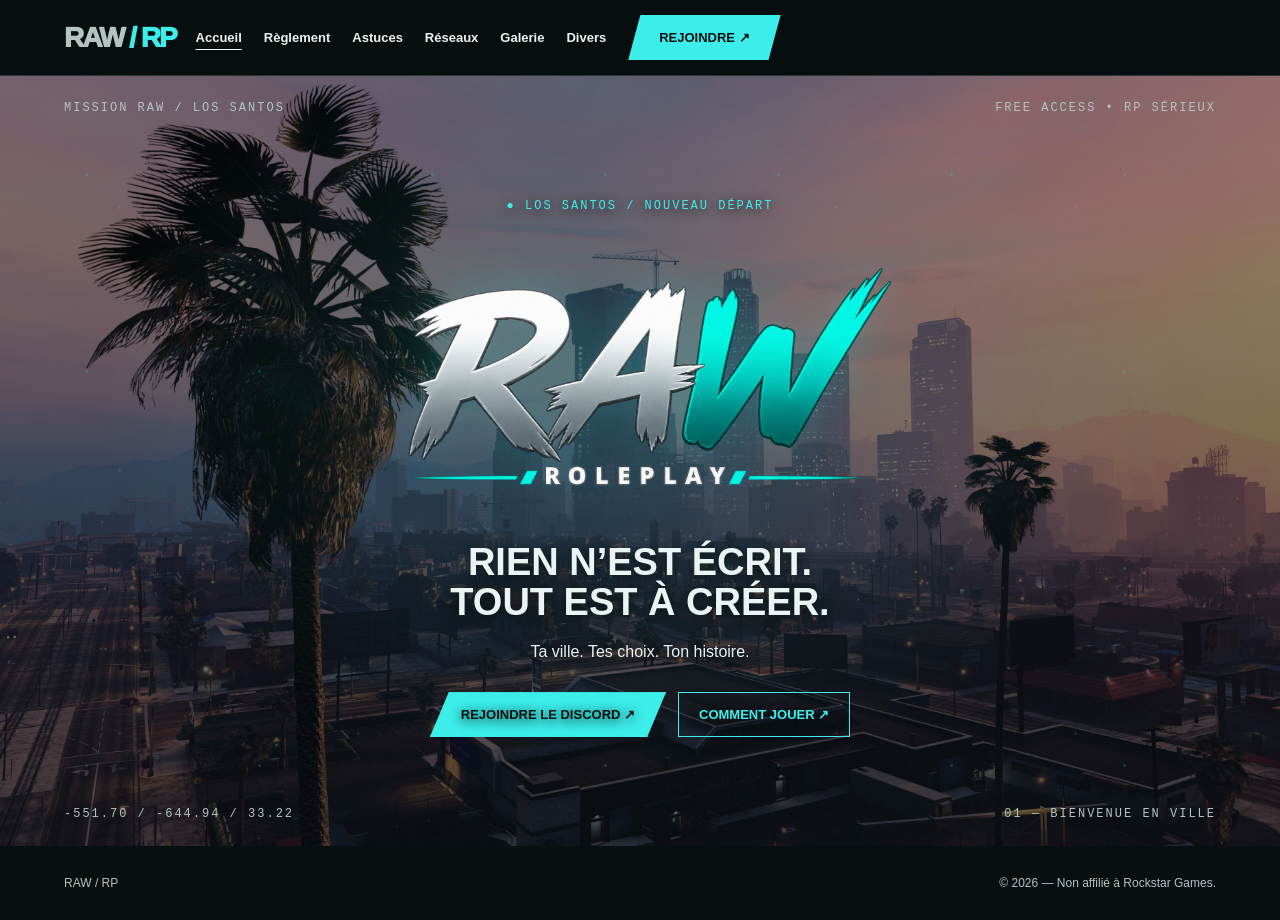
==== commit e1f2ca38: "Add discreet five-click admin dashboard shortcut" ====
--- a/index.html
+++ b/index.html
@@ -1 +1 @@
-<!doctype html><html lang="fr"><head><meta charset="utf-8"><meta name="viewport" content="width=device-width,initial-scale=1"><title>Accueil — RAW RP</title><link rel="stylesheet" href="style.css"></head><body><header><a class="brand" href="index.html">RAW<span> / RP</span></a><button id="menu" aria-label="Menu">☰</button><nav id="nav"><a href="index.html" aria-current="page">Accueil</a><a href="reglement.html">Règlement</a><a href="astuces.html">Astuces</a><a href="reseaux.html">Réseaux</a><a href="galerie.html">Galerie</a><a href="divers.html">Divers</a><a class="cta" href="rejoindre.html">Rejoindre ↗</a></nav></header><main class="home-page"><section class="hero" id="accueil"><div class="hud">MISSION RAW / LOS SANTOS <span>FREE ACCESS • RP SÉRIEUX</span></div><div class="heroContent"><p class="eyebrow">● LOS SANTOS / NOUVEAU DÉPART</p><h1 class="hero-logo"><img src="Logo%20RAW%20Roleplay%20turquoise%20et%20argent.png" alt="RAW Roleplay" width="900" style="display:block;width:min(680px,85vw);height:auto;margin:0 auto;filter:drop-shadow(0 0 22px #3beeea35)"></h1><p class="tag">RIEN N’EST ÉCRIT.<br>TOUT EST À CRÉER.</p><p>Ta ville. Tes choix. Ton histoire.</p><div class="actions"><a class="cta discord" href="reseaux.html">Rejoindre le Discord ↗</a><a class="outline" href="rejoindre.html">Comment jouer ↗</a></div></div><div class="bottomhud">-551.70 / -644.94 / 33.22 <span>01 — BIENVENUE EN VILLE</span></div></section><p id="notice" role="status" class="page-notice"></p></main><footer>RAW / RP <span>© 2026 — Non affilié à Rockstar Games.</span></footer><script src="config.js"></script><script src="script.js"></script></body></html>
+<!doctype html><html lang="fr"><head><meta charset="utf-8"><meta name="viewport" content="width=device-width,initial-scale=1"><title>Accueil — RAW RP</title><link rel="stylesheet" href="style.css"></head><body><header><a class="brand" href="index.html">RAW<span> / RP</span></a><button id="menu" aria-label="Menu">☰</button><nav id="nav"><a href="index.html" aria-current="page">Accueil</a><a href="reglement.html">Règlement</a><a href="astuces.html">Astuces</a><a href="reseaux.html">Réseaux</a><a href="galerie.html">Galerie</a><a href="divers.html">Divers</a><a class="cta" href="rejoindre.html">Rejoindre ↗</a></nav></header><main class="home-page"><section class="hero" id="accueil"><div class="hud">MISSION RAW / LOS SANTOS <span>FREE ACCESS • RP SÉRIEUX</span></div><div class="heroContent"><p class="eyebrow">● LOS SANTOS / NOUVEAU DÉPART</p><h1 class="hero-logo"><img src="Logo%20RAW%20Roleplay%20turquoise%20et%20argent.png" alt="RAW Roleplay" width="900" style="display:block;width:min(680px,85vw);height:auto;margin:0 auto;filter:drop-shadow(0 0 22px #3beeea35)"></h1><p class="tag">RIEN N’EST ÉCRIT.<br>TOUT EST À CRÉER.</p><p>Ta ville. Tes choix. Ton histoire.</p><div class="actions"><a class="cta discord" href="reseaux.html">Rejoindre le Discord ↗</a><a class="outline" href="rejoindre.html">Comment jouer ↗</a></div></div><div class="bottomhud">-551.70 / -644.94 / 33.22 <span>01 — BIENVENUE EN VILLE</span></div></section><p id="notice" role="status" class="page-notice"></p></main><footer>RAW / RP <span>© 2026 — Non affilié à Rockstar Games.</span></footer><script src="config.js"></script><script src="script.js"></script><script>(()=>{let n=0,t;document.querySelector('.hero-logo').addEventListener('click',()=>{clearTimeout(t);if(++n===5){location.href='admin.html';return}t=setTimeout(()=>n=0,2000)})})();</script></body></html>
--- a/style.css
+++ b/style.css
@@ -3,3 +3,26 @@
 .hero{justify-content:center;text-align:center;background:radial-gradient(ellipse at 50% 35%,#3beeea19,transparent 60%),linear-gradient(0deg,#080f10,#080f10c9),url('city.svg') center/cover}.heroContent .actions{justify-content:center}.hero h1{color:var(--secondary);text-shadow:0 0 40px #3beeea35}.hero .tag{font-size:clamp(22px,3vw,38px);color:var(--secondary)}.cta{clip-path:polygon(8% 0,100% 0,92% 100%,0 100%);padding-inline:30px}.outline{border-color:var(--primary);color:var(--primary)}.wrap>h2,.wrap>.eyebrow{text-align:center}.brand{color:var(--secondary)}.cta:hover,.outline:hover{background:var(--secondary);color:var(--bg)}
 
 body{min-height:100vh;display:flex;flex-direction:column}main{flex:1}.home-page .hero{min-height:calc(100svh - 130px)}header{justify-content:flex-start}nav{margin-right:auto}nav a[aria-current=page]{text-decoration:underline;text-underline-offset:7px}.page-notice:empty{display:none}.page-notice{text-align:center;padding:12px}@media(max-width:800px){header{justify-content:space-between}}
+
+.home-page .hero{background:linear-gradient(180deg,rgba(8,15,16,.40),rgba(8,15,16,.65)),url('fond.jpg') center center/cover no-repeat, #080f10}.home-page .heroContent{ text-shadow:0 2px 12px #080f10}.home-page .hero .tag{color:#eaf4f4}
+
+.rule-cards{margin-top:30px}.rule-card{position:relative;min-height:215px;border-radius:6px}.rule-icon{display:block;font-size:32px;margin-bottom:15px}.rule-card .rule-number{position:absolute;right:24px;top:24px;font-size:20px}.rule-card h3{margin-top:10px}.rule-card p{color:var(--secondary)}
+
+/* Ambient RAW RP motion — shared across all pages */
+main{position:relative;isolation:isolate}
+main::before,main::after{content:"";position:absolute;inset:0;pointer-events:none;z-index:0;overflow:hidden}
+main::before{background:radial-gradient(ellipse at 15% 25%,#3beeea13,transparent 45%),radial-gradient(ellipse at 85% 70%,#3beeea0d,transparent 42%);background-size:140% 140%;animation:raw-ambient 22s ease-in-out infinite alternate}
+main::after{background-image:radial-gradient(circle,#3beeea80 1px,transparent 2px),radial-gradient(circle,#b4c2c255 1px,transparent 2px);background-size:173px 197px,239px 263px;background-position:0 0,65px 80px;opacity:.27;animation:raw-drift 38s linear infinite}
+main>section,main>.page-notice{position:relative;z-index:1}
+.home-page .hero::before{content:"";position:absolute;inset:0;pointer-events:none;background:radial-gradient(ellipse at 50% 40%,#3beeea20,transparent 60%);animation:raw-breathe 9s ease-in-out infinite}
+.home-page .hero::after{content:"";position:absolute;inset:0;pointer-events:none;background-image:radial-gradient(circle,#3beeea99 1px,transparent 2px),radial-gradient(circle,#b4c2c266 1px,transparent 2px);background-size:173px 197px,239px 263px;opacity:.3;animation:raw-drift 38s linear infinite}
+.home-page .heroContent,.home-page .hud,.home-page .bottomhud{z-index:2}
+@keyframes raw-ambient{from{background-position:0% 0%}to{background-position:100% 100%}}
+@keyframes raw-drift{from{background-position:0 0,65px 80px}to{background-position:173px -197px,304px -183px}}
+@keyframes raw-breathe{0%,100%{opacity:.3}50%{opacity:1}}
+@media(prefers-reduced-motion:reduce){main::before,main::after,.home-page .hero::before,.home-page .hero::after{animation:none!important}}
+
+/* Shared city skyline on Regulation, Tips, Networks, Gallery and Divers */
+main.inner-page:has(#reglement,#astuces,#reseaux,#galerie,#divers){background:radial-gradient(ellipse at right,#12303c66,transparent 55%),linear-gradient(0deg,#080f10aa,#080f10 85%),url('city.svg') bottom center/100% auto no-repeat;}
+
+main.inner-page:has(#reglement,#astuces,#reseaux,#galerie,#divers){background:linear-gradient(180deg,#080f10 0%,#080f1033 75%),url('ville-turquoise.svg') center bottom/cover no-repeat fixed;}
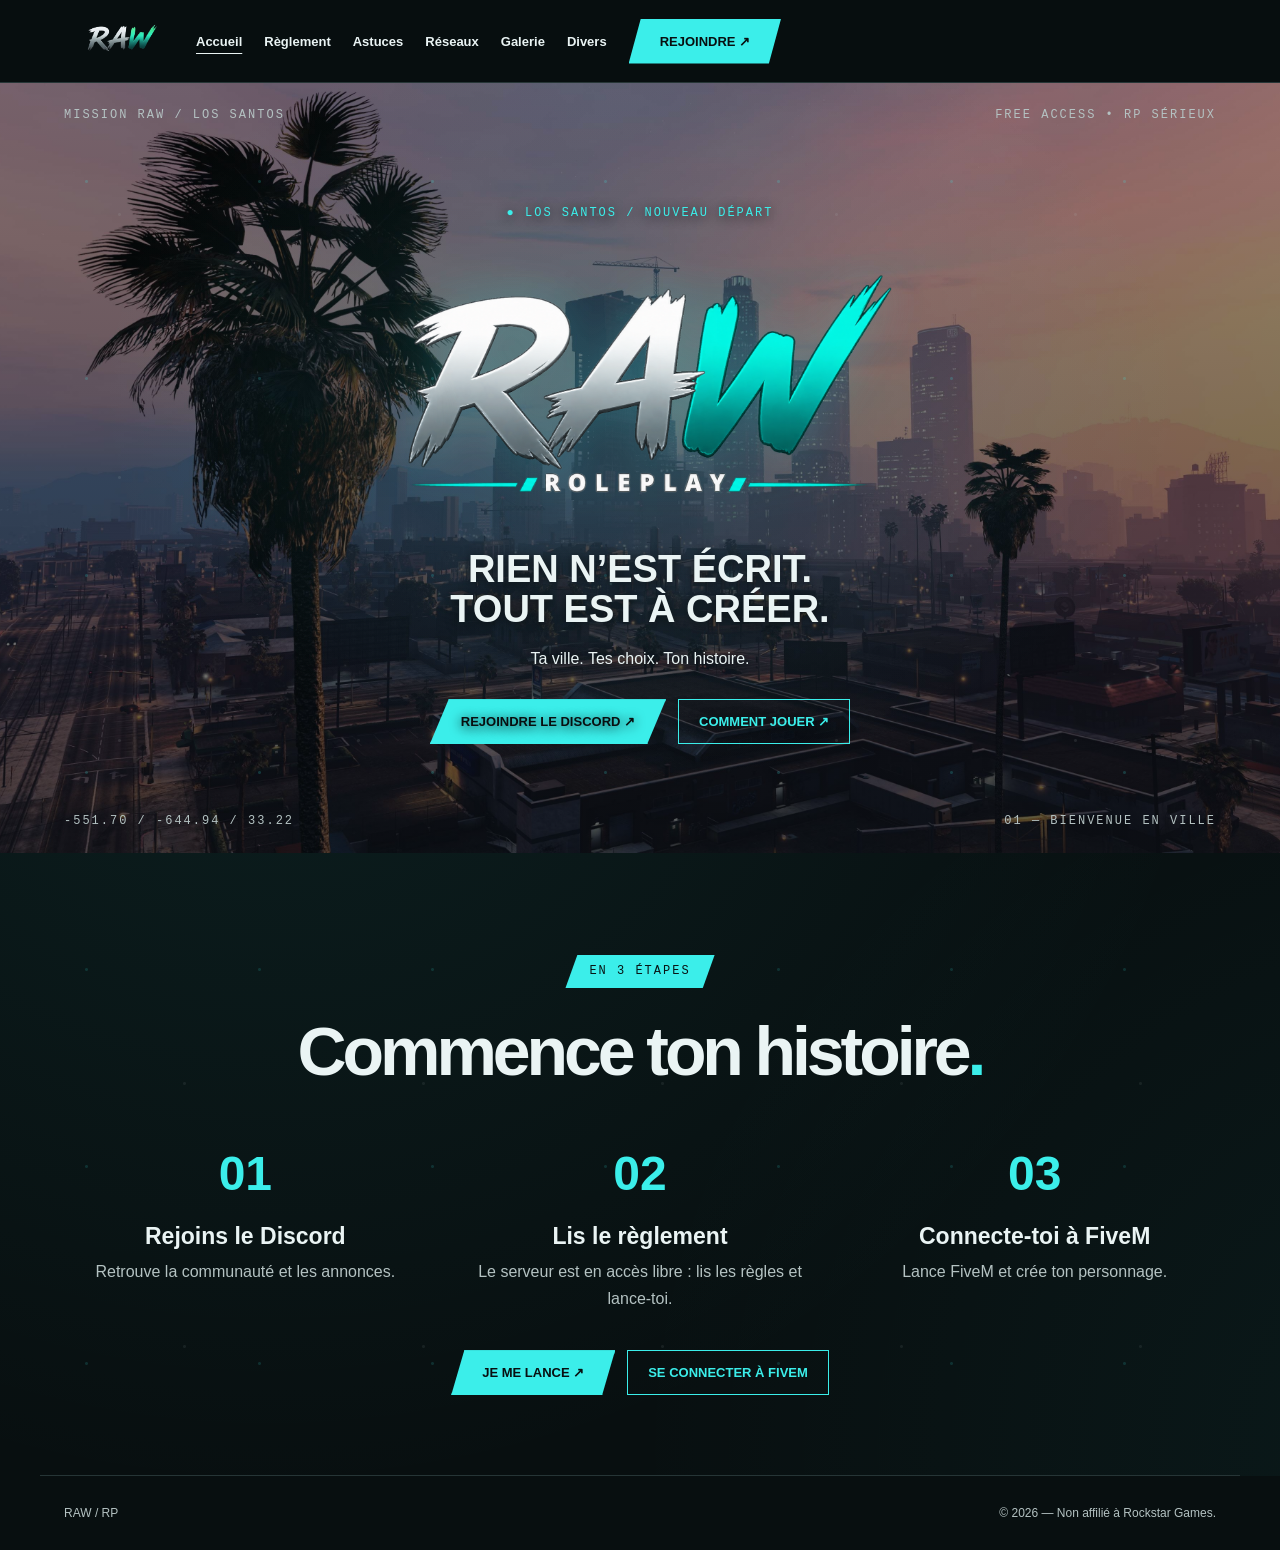
==== commit 45c9a7a3: "Add three-step onboarding section to homepage" ====
--- a/index.html
+++ b/index.html
@@ -1 +1 @@
-<!doctype html><html lang="fr"><head><meta charset="utf-8"><meta name="viewport" content="width=device-width,initial-scale=1"><title>Accueil — RAW RP</title><link rel="stylesheet" href="style.css"></head><body><header><a class="brand" href="index.html">RAW<span> / RP</span></a><button id="menu" aria-label="Menu">☰</button><nav id="nav"><a href="index.html" aria-current="page">Accueil</a><a href="reglement.html">Règlement</a><a href="astuces.html">Astuces</a><a href="reseaux.html">Réseaux</a><a href="galerie.html">Galerie</a><a href="divers.html">Divers</a><a class="cta" href="rejoindre.html">Rejoindre ↗</a></nav></header><main class="home-page"><section class="hero" id="accueil"><div class="hud">MISSION RAW / LOS SANTOS <span>FREE ACCESS • RP SÉRIEUX</span></div><div class="heroContent"><p class="eyebrow">● LOS SANTOS / NOUVEAU DÉPART</p><h1 class="hero-logo"><img src="Logo%20RAW%20Roleplay%20turquoise%20et%20argent.png" alt="RAW Roleplay" width="900" style="display:block;width:min(680px,85vw);height:auto;margin:0 auto;filter:drop-shadow(0 0 22px #3beeea35)"></h1><p class="tag">RIEN N’EST ÉCRIT.<br>TOUT EST À CRÉER.</p><p>Ta ville. Tes choix. Ton histoire.</p><div class="actions"><a class="cta discord" href="reseaux.html">Rejoindre le Discord ↗</a><a class="outline" href="rejoindre.html">Comment jouer ↗</a></div></div><div class="bottomhud">-551.70 / -644.94 / 33.22 <span>01 — BIENVENUE EN VILLE</span></div></section><p id="notice" role="status" class="page-notice"></p></main><footer>RAW / RP <span>© 2026 — Non affilié à Rockstar Games.</span></footer><script src="config.js"></script><script src="script.js"></script><script>(()=>{let n=0,t;document.querySelector('.hero-logo').addEventListener('click',()=>{clearTimeout(t);if(++n===5){location.href='admin.html';return}t=setTimeout(()=>n=0,2000)})})();</script></body></html>
+<!doctype html><html lang="fr"><head><meta charset="utf-8"><meta name="viewport" content="width=device-width,initial-scale=1"><title>Accueil — RAW RP</title><link rel="stylesheet" href="style.css"><style>.home-steps{text-align:center;padding:90px 24px 80px}.home-steps .eyebrow{display:inline-block;background:var(--primary);color:#081414;padding:7px 24px;clip-path:polygon(8% 0,100% 0,92% 100%,0 100%)}.home-steps-grid{display:grid;grid-template-columns:repeat(3,minmax(0,1fr));gap:32px;margin:55px 0 38px}.home-steps-grid article{background:none;border:0;box-shadow:none;padding:0}.home-steps-grid b{font-size:48px;line-height:1.2}.home-steps-grid h3{margin:20px 0 8px}.home-steps-grid p{margin:0;line-height:1.7}.home-steps .actions{justify-content:center;flex-wrap:wrap}@media(max-width:700px){.home-steps{padding:55px 20px}.home-steps-grid{grid-template-columns:1fr;gap:32px;margin:35px 0}}</style></head><body><header><a class="brand" href="index.html">RAW<span> / RP</span></a><button id="menu" aria-label="Menu">☰</button><nav id="nav"><a href="index.html" aria-current="page">Accueil</a><a href="reglement.html">Règlement</a><a href="astuces.html">Astuces</a><a href="reseaux.html">Réseaux</a><a href="galerie.html">Galerie</a><a href="divers.html">Divers</a><a class="cta" href="rejoindre.html">Rejoindre ↗</a></nav></header><main class="home-page"><section class="hero" id="accueil"><div class="hud">MISSION RAW / LOS SANTOS <span>FREE ACCESS • RP SÉRIEUX</span></div><div class="heroContent"><p class="eyebrow">● LOS SANTOS / NOUVEAU DÉPART</p><h1 class="hero-logo"><img src="Logo%20RAW%20Roleplay%20turquoise%20et%20argent.png" alt="RAW Roleplay" width="900" style="display:block;width:min(680px,85vw);height:auto;margin:0 auto;filter:drop-shadow(0 0 22px #3beeea35)"></h1><p class="tag">RIEN N’EST ÉCRIT.<br>TOUT EST À CRÉER.</p><p>Ta ville. Tes choix. Ton histoire.</p><div class="actions"><a class="cta discord" href="reseaux.html">Rejoindre le Discord ↗</a><a class="outline" href="rejoindre.html">Comment jouer ↗</a></div></div><div class="bottomhud">-551.70 / -644.94 / 33.22 <span>01 — BIENVENUE EN VILLE</span></div></section><section class="wrap home-steps" id="commencer"><p class="eyebrow">EN 3 ÉTAPES</p><h2>Commence ton histoire<span>.</span></h2><div class="home-steps-grid"><article><b>01</b><h3>Rejoins le Discord</h3><p>Retrouve la communauté et les annonces.</p></article><article><b>02</b><h3>Lis le règlement</h3><p>Le serveur est en accès libre : lis les règles et lance-toi.</p></article><article><b>03</b><h3>Connecte-toi à FiveM</h3><p>Lance FiveM et crée ton personnage.</p></article></div><div class="actions"><a class="cta discord" href="reseaux.html">Je me lance ↗</a><button class="outline" id="connect">Se connecter à FiveM</button></div></section><p id="notice" role="status" class="page-notice"></p></main><footer>RAW / RP <span>© 2026 — Non affilié à Rockstar Games.</span></footer><script src="config.js"></script><script src="script.js"></script><script>(()=>{let n=0,t;document.querySelector('.hero-logo').addEventListener('click',()=>{clearTimeout(t);if(++n===5){location.href='admin.html?v=20261126-2';return}t=setTimeout(()=>n=0,2000)})})();</script></body></html>
--- a/style.css
+++ b/style.css
@@ -26,3 +26,10 @@
 main.inner-page:has(#reglement,#astuces,#reseaux,#galerie,#divers){background:radial-gradient(ellipse at right,#12303c66,transparent 55%),linear-gradient(0deg,#080f10aa,#080f10 85%),url('city.svg') bottom center/100% auto no-repeat;}
 
 main.inner-page:has(#reglement,#astuces,#reseaux,#galerie,#divers){background:linear-gradient(180deg,#080f10 0%,#080f1033 75%),url('ville-turquoise.svg') center bottom/cover no-repeat fixed;}
+
+/* Rounded cards across RAW RP */
+main article, main .rule-card, main .tips-card, main .social-card, main figure { border-radius: 16px; }
+
+/* RAW header logo */
+header a.brand { display:inline-flex; align-items:center; width:112px; height:52px; flex-shrink:0; font-size:0; letter-spacing:0; background:url("Logo_sans_fond.png") center/contain no-repeat; }
+header a.brand span { font-size:0; }
